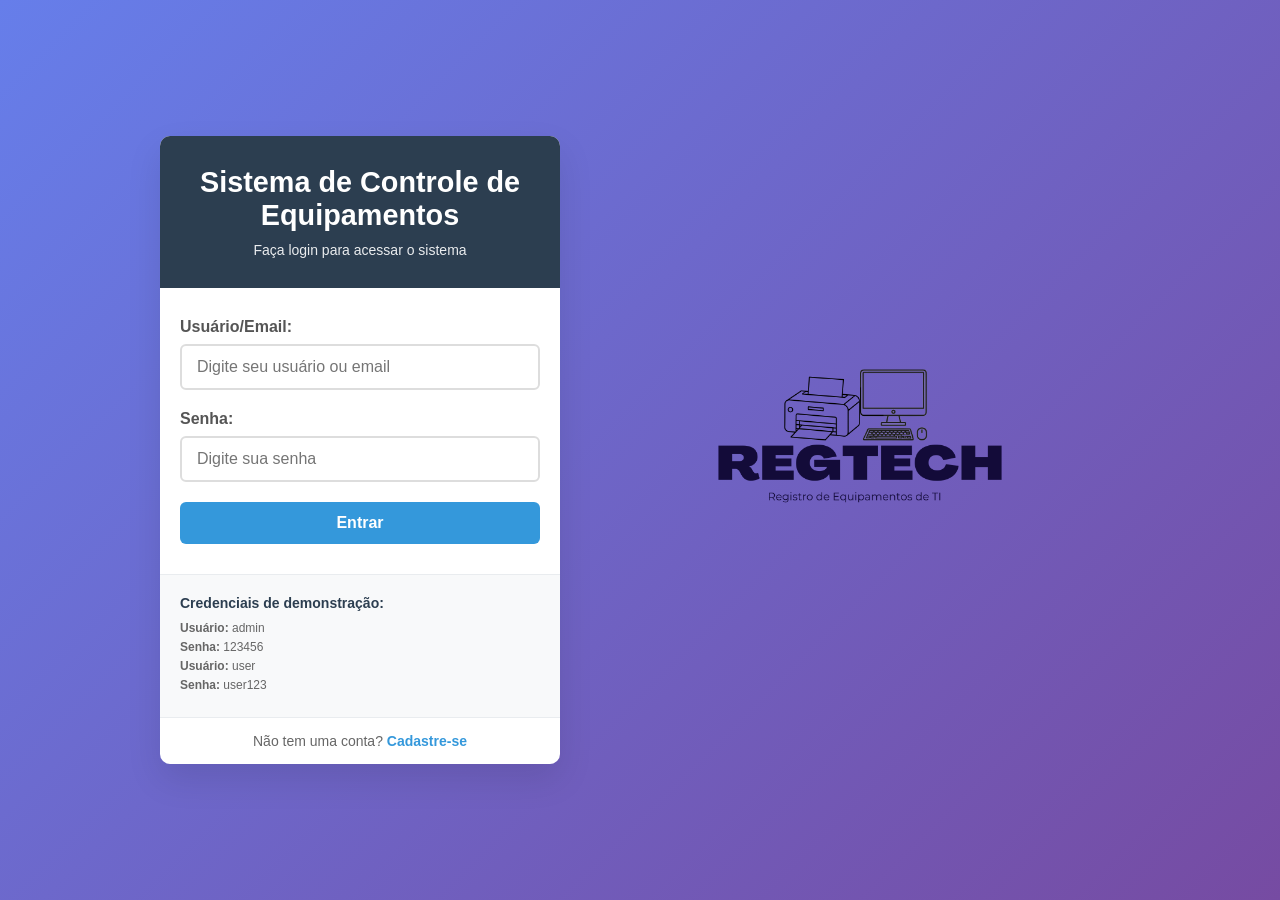
==== login.html @ c799669a "Add files via upload" ====
<!DOCTYPE html>
<html lang="pt-BR">

<head>
    <meta charset="UTF-8">
    <meta name="viewport" content="width=device-width, initial-scale=1.0">
    <title>a</title>
    <link rel="stylesheet" href="login-styles.css">
</head>

<body>
    <div class="login-container">
        <div class="login-content">
            <div class="login-box">
                <div class="login-header">
                    <h1>Sistema de Controle de Equipamentos</h1>
                    <p>Faça login para acessar o sistema</p>
                </div>

                <form id="loginForm" class="login-form">
                    <div class="form-group">
                        <label for="username">Usuário/Email:</label>
                        <input type="text" id="username" required placeholder="Digite seu usuário ou email">
                    </div>

                    <div class="form-group">
                        <label for="password">Senha:</label>
                        <input type="password" id="password" required placeholder="Digite sua senha">
                    </div>

                    <button type="submit" class="login-btn">Entrar</button>

                    <div id="errorMessage" class="error-message"></div>
                </form>

                <div class="demo-credentials">
                    <h3>Credenciais de demonstração:</h3>
                    <p><strong>Usuário:</strong> admin</p>
                    <p><strong>Senha:</strong> 123456</p>
                    <p><strong>Usuário:</strong> user</p>
                    <p><strong>Senha:</strong> user123</p>
                </div>

                <div class="login-links">
                    <p>Não tem uma conta? <a href="register.html">Cadastre-se</a></p>
                </div>
            </div>

            <div class="logo-section">
                <img src="InveTI (2).png" alt="RegTech Logo" class="login-logo">
            </div>
        </div>
    </div>

    <script src="login.js"></script>
</body>

</html>
---- login-styles.css ----
* {
    margin: 0;
    padding: 0;
    box-sizing: border-box;
}

body {
    font-family: 'Segoe UI', Tahoma, Geneva, Verdana, sans-serif;
    background: linear-gradient(135deg, #667eea 0%, #764ba2 100%);
    min-height: 100vh;
    display: flex;
    align-items: center;
    justify-content: center;
}

.login-container {
    width: 100%;
    max-width: 1000px;
    padding: 20px;
}

.login-content {
    display: flex;
    align-items: center;
    gap: 40px;
    min-height: 600px;
}

.logo-section {
    flex: 1;
    display: flex;
    justify-content: center;
    align-items: center;
}

.login-logo {
    height: 300px;
    width: auto;
}

.login-box {
    flex: 1;
    background: white;
    border-radius: 10px;
    box-shadow: 0 15px 35px rgba(0, 0, 0, 0.1);
    overflow: hidden;
    max-width: 400px;
}

.login-header {
    background: #2c3e50;
    color: white;
    padding: 30px 20px;
    text-align: center;
}

.login-header h1 {
    font-size: 1.8rem;
    margin-bottom: 10px;
}

.login-header p {
    opacity: 0.9;
    font-size: 14px;
}

.login-form {
    padding: 30px 20px;
}

.form-group {
    margin-bottom: 20px;
}

.form-group label {
    display: block;
    margin-bottom: 8px;
    font-weight: 600;
    color: #555;
}

.form-group input {
    width: 100%;
    padding: 12px 15px;
    border: 2px solid #ddd;
    border-radius: 6px;
    font-size: 16px;
    transition: border-color 0.3s, box-shadow 0.3s;
}

.form-group input:focus {
    outline: none;
    border-color: #3498db;
    box-shadow: 0 0 0 3px rgba(52, 152, 219, 0.1);
}

.login-btn {
    width: 100%;
    background: #3498db;
    color: white;
    padding: 12px;
    border: none;
    border-radius: 6px;
    font-size: 16px;
    font-weight: 600;
    cursor: pointer;
    transition: background-color 0.3s, transform 0.2s;
}

.login-btn:hover {
    background: #2980b9;
    transform: translateY(-1px);
}

.login-btn:active {
    transform: translateY(0);
}

.error-message {
    margin-top: 15px;
    padding: 10px;
    background: #e74c3c;
    color: white;
    border-radius: 4px;
    font-size: 14px;
    text-align: center;
    display: none;
}

.error-message.show {
    display: block;
    animation: shake 0.5s ease-in-out;
}

.success-message {
    margin-top: 15px;
    padding: 10px;
    background: #27ae60;
    color: white;
    border-radius: 4px;
    font-size: 14px;
    text-align: center;
    display: none;
}

.success-message.show {
    display: block;
    animation: fadeIn 0.3s ease-in-out;
}

.login-links {
    text-align: center;
    padding: 15px 20px;
    border-top: 1px solid #e9ecef;
}

.login-links p {
    margin: 0;
    color: #666;
    font-size: 14px;
}

.login-links a {
    color: #3498db;
    text-decoration: none;
    font-weight: 600;
}

.login-links a:hover {
    text-decoration: underline;
}

.demo-credentials {
    background: #f8f9fa;
    padding: 20px;
    border-top: 1px solid #e9ecef;
}

.demo-credentials h3 {
    color: #2c3e50;
    margin-bottom: 10px;
    font-size: 14px;
}

.demo-credentials p {
    font-size: 12px;
    color: #666;
    margin-bottom: 5px;
}

@keyframes shake {
    0%, 100% { transform: translateX(0); }
    25% { transform: translateX(-5px); }
    75% { transform: translateX(5px); }
}

@keyframes fadeIn {
    from { opacity: 0; transform: translateY(-10px); }
    to { opacity: 1; transform: translateY(0); }
}

@media (max-width: 480px) {
    .login-container {
        padding: 10px;
    }
    
    .login-content {
        flex-direction: column;
        gap: 20px;
    }
    
    .logo-section {
        order: 2;
    }
    
    .login-box {
        order: 1;
        max-width: 100%;
    }
    
    .login-logo {
        height: 200px;
    }
    
    .login-header {
        padding: 20px 15px;
    }
    
    .login-header h1 {
        font-size: 1.5rem;
    }
    
    .login-form {
        padding: 20px 15px;
    }
}
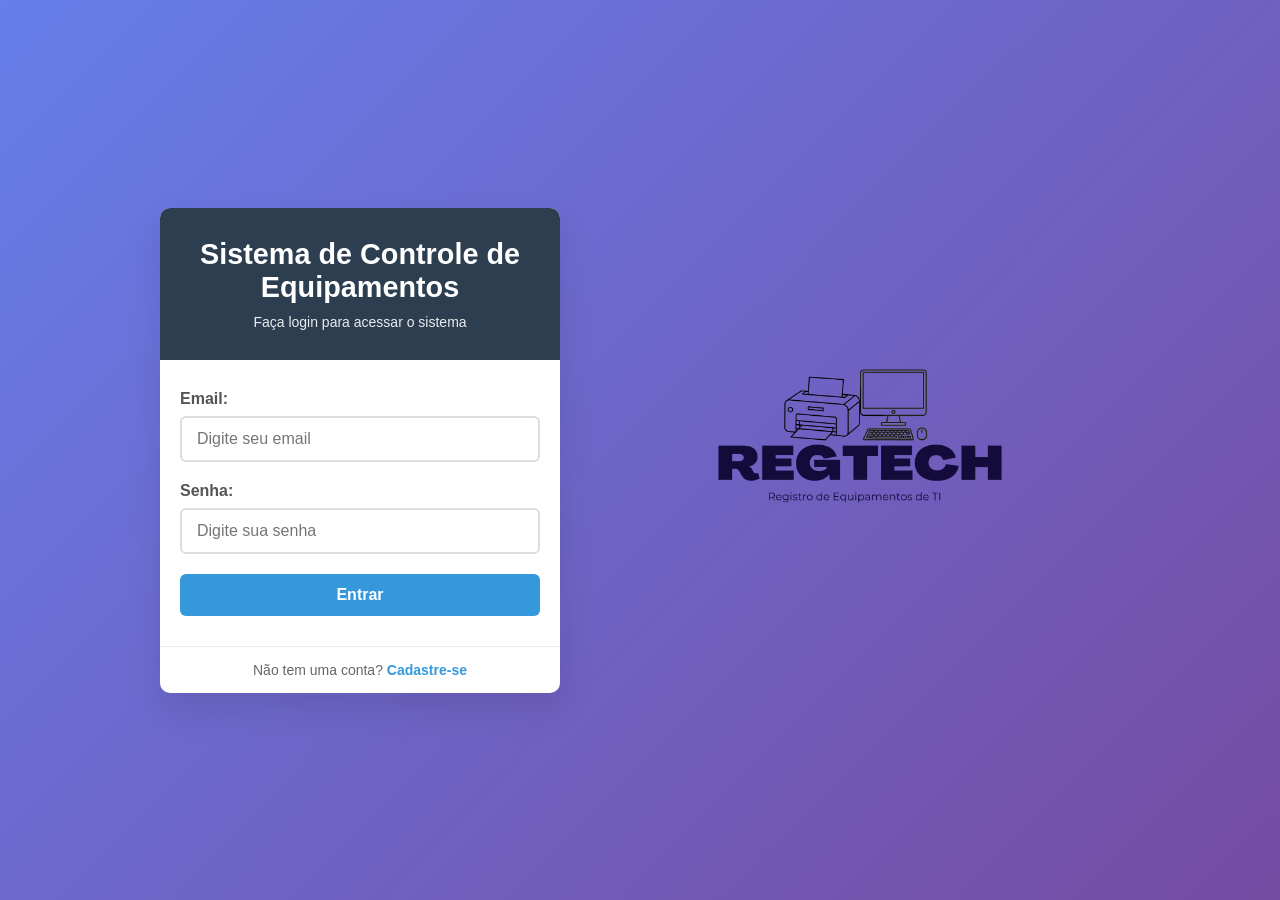
==== commit 057c76e4: "Add files via upload" ====
--- a/login.html
+++ b/login.html
@@ -19,8 +19,8 @@
 
                 <form id="loginForm" class="login-form">
                     <div class="form-group">
-                        <label for="username">Usuário/Email:</label>
-                        <input type="text" id="username" required placeholder="Digite seu usuário ou email">
+                        <label for="username">Email:</label>
+                        <input type="text" id="username" required placeholder="Digite seu email">
                     </div>
 
                     <div class="form-group">
@@ -32,14 +32,6 @@
 
                     <div id="errorMessage" class="error-message"></div>
                 </form>
-
-                <div class="demo-credentials">
-                    <h3>Credenciais de demonstração:</h3>
-                    <p><strong>Usuário:</strong> admin</p>
-                    <p><strong>Senha:</strong> 123456</p>
-                    <p><strong>Usuário:</strong> user</p>
-                    <p><strong>Senha:</strong> user123</p>
-                </div>
 
                 <div class="login-links">
                     <p>Não tem uma conta? <a href="register.html">Cadastre-se</a></p>
--- a/login-styles.css
+++ b/login-styles.css
@@ -170,23 +170,7 @@
     text-decoration: underline;
 }
 
-.demo-credentials {
-    background: #f8f9fa;
-    padding: 20px;
-    border-top: 1px solid #e9ecef;
-}
-
-.demo-credentials h3 {
-    color: #2c3e50;
-    margin-bottom: 10px;
-    font-size: 14px;
-}
-
-.demo-credentials p {
-    font-size: 12px;
-    color: #666;
-    margin-bottom: 5px;
-}
+
 
 @keyframes shake {
     0%, 100% { transform: translateX(0); }
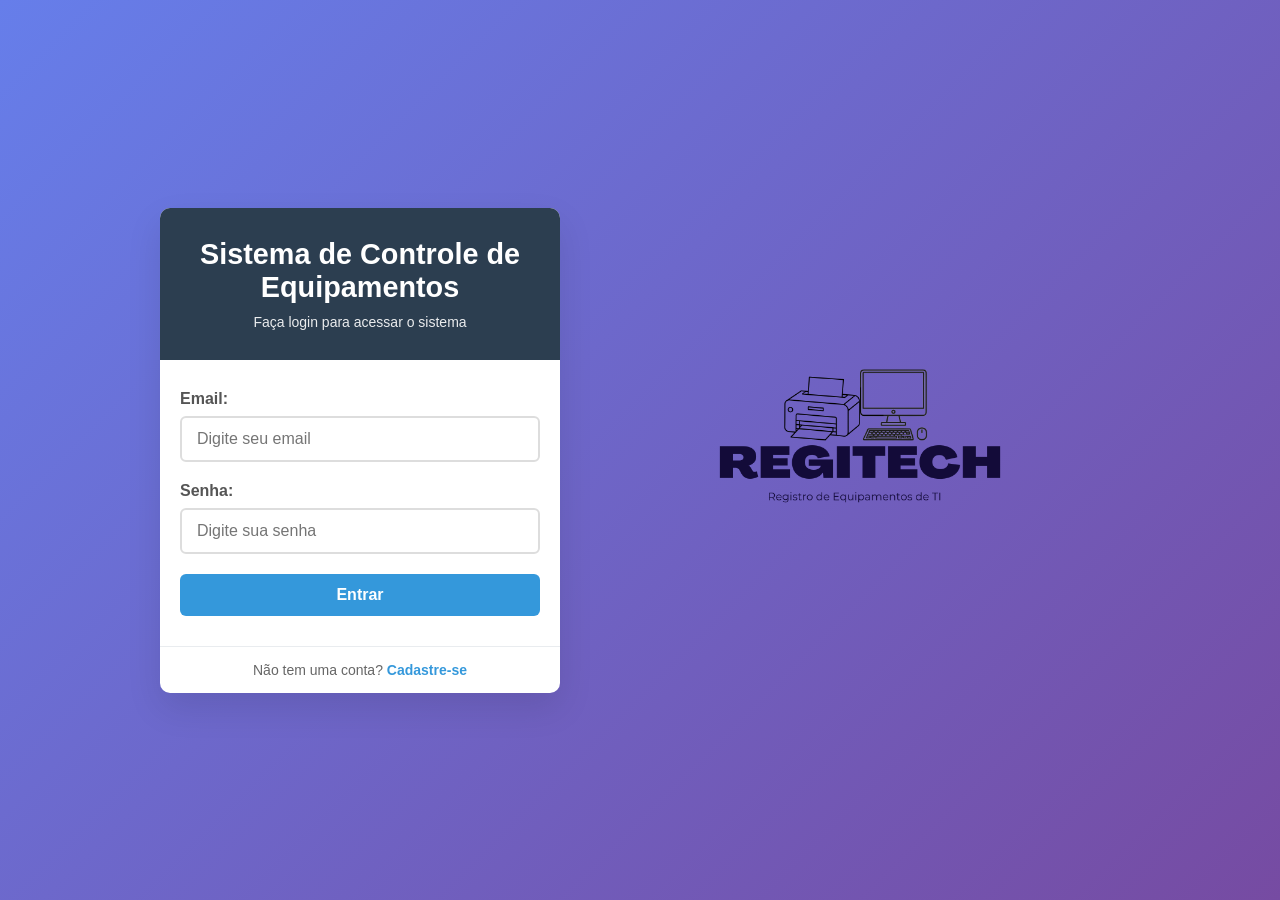
==== commit 50d31888: "Add files via upload" ====
--- a/login.html
+++ b/login.html
@@ -39,7 +39,7 @@
             </div>
 
             <div class="logo-section">
-                <img src="InveTI (2).png" alt="RegTech Logo" class="login-logo">
+                <img src="Reigtech.png" alt="Reigtech Logo" class="login-logo">
             </div>
         </div>
     </div>
